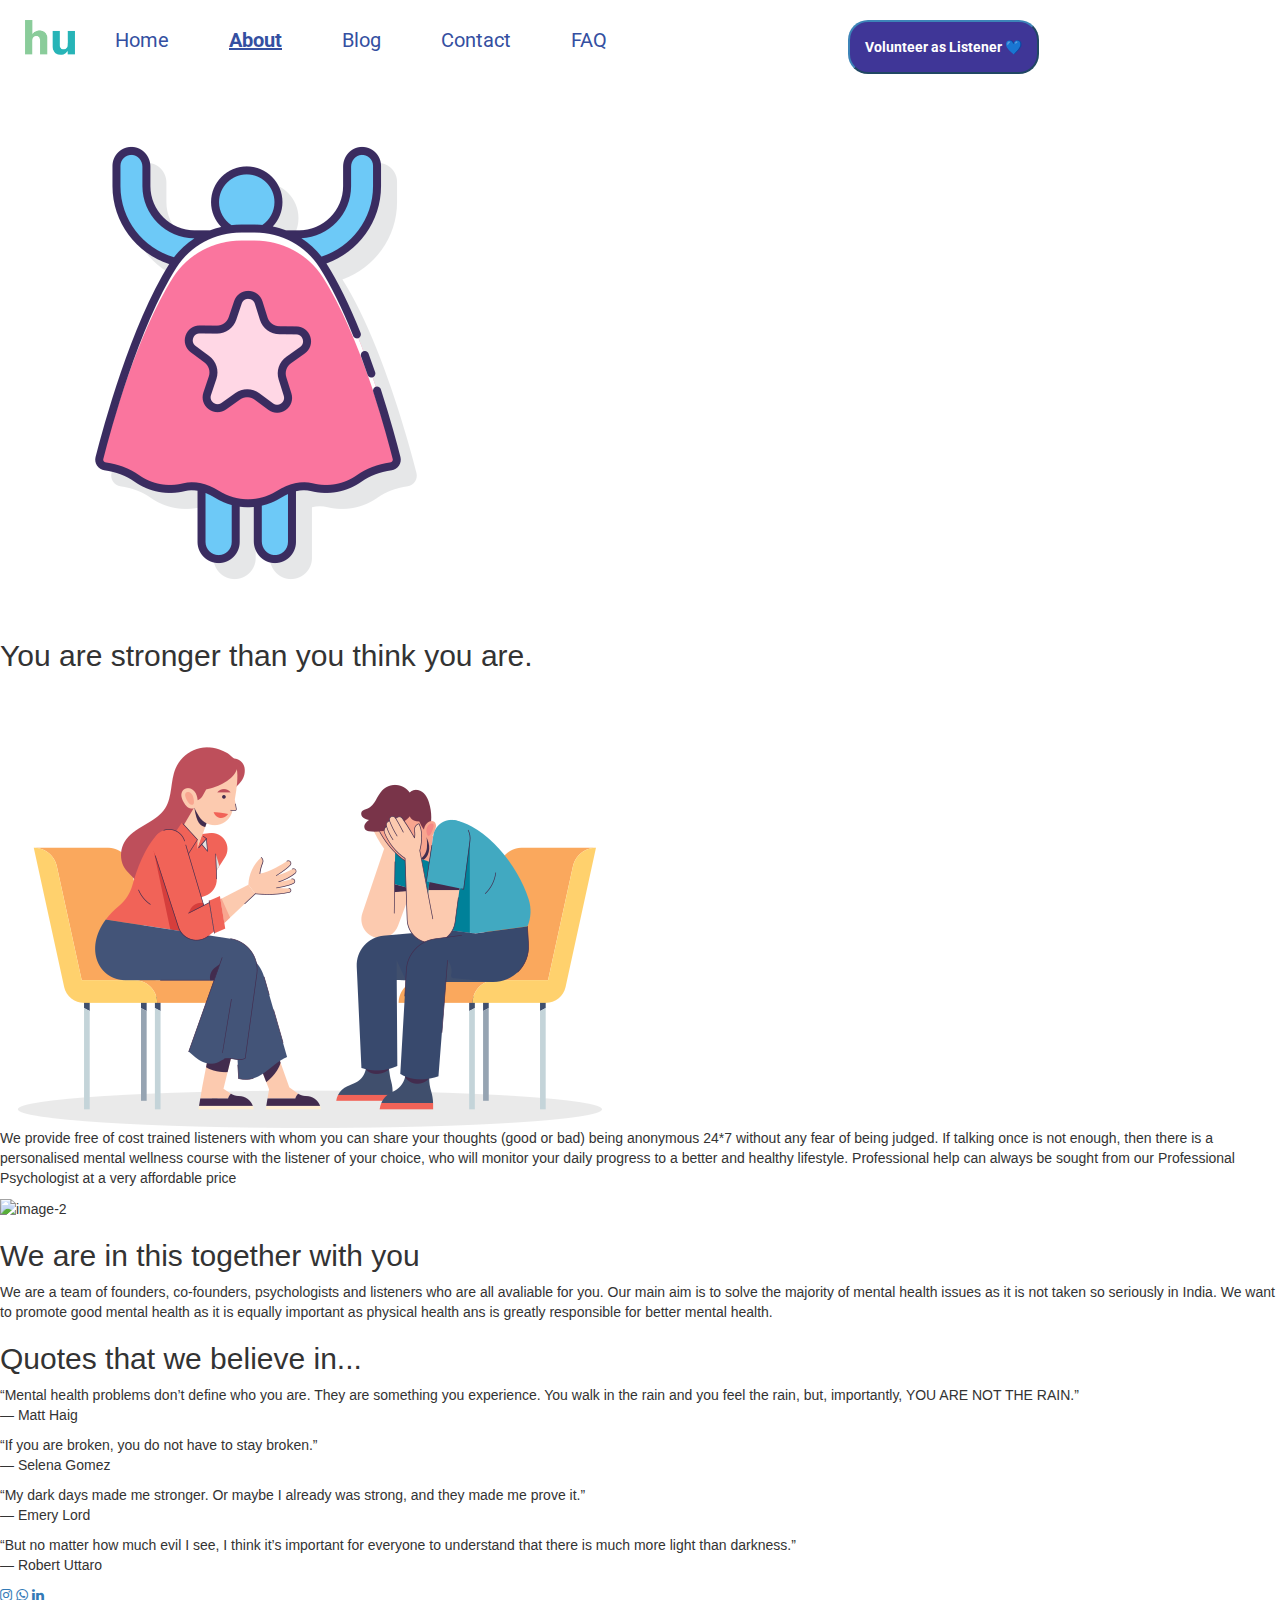
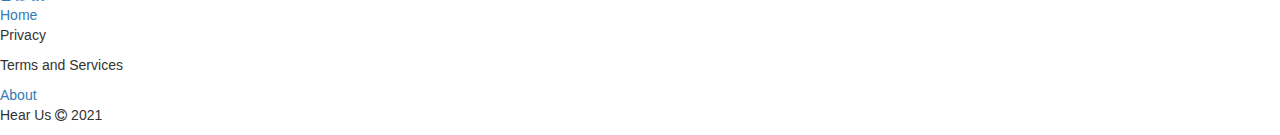
==== about.html @ 94db51a7 "First commit" ====
<!DOCTYPE html>
<html lang="en" dir="ltr">
  <head>
    <meta charset="utf-8">
    <title>About Us</title>
    <link rel="stylesheet" href="https://maxcdn.bootstrapcdn.com/bootstrap/3.4.1/css/bootstrap.min.css">
    <link rel="stylesheet" href="css/styles.css">
    <link rel="stylesheet" href="https://cdnjs.cloudflare.com/ajax/libs/font-awesome/4.7.0/css/font-awesome.min.css">
    <script src="https://ajax.googleapis.com/ajax/libs/jquery/3.5.1/jquery.min.js"></script>
  <script src="https://maxcdn.bootstrapcdn.com/bootstrap/3.4.1/js/bootstrap.min.js"></script>
  <link rel="preconnect" href="https://fonts.gstatic.com">
<link href="https://fonts.googleapis.com/css2?family=Roboto&display=swap" rel="stylesheet">
  </head>
  <body>
    <div class="top-container">
      <nav class="navbar navbar-inverse">
        <div class="container-fluid">
          <div class="navbar-header">
            <button type="button" class="navbar-toggle" data-toggle="collapse" data-target="#myNavbar">
        <span class="icon-bar"></span>
        <span class="icon-bar"></span>
        <span class="icon-bar"></span>
      </button>
            <a href="#" class="navber-brand"><img class="logo" src="images/logo.png" alt="logo"></a>
          </div>
          <div class="collapse navbar-collapse" id="myNavbar">
            <ul class="nav navbar-nav">
              <li><a href="index.html">Home</a></li>
              <li class="active"><a href="about.html">About</a></li>
              <li><a href="blog.html">Blog</a></li>
              <li><a href="contact.html">Contact</a></li>
              <li><a href="faq.html">FAQ</a></li>
              <button type="button" name="button">Volunteer as Listener 💙</button>
            </ul>
          </div>

        </div>
      </nav>
      </div>
      <div class="middle-container">
        <img src="images/cape.png" alt="image-3">
        <h2>You are stronger than you think you are.</h2>
          <img src="images/psy.png" alt="image-1">
          <p>We provide free of cost trained listeners with whom you can share your thoughts (good or bad) being anonymous 24*7 without any fear of being judged.

If talking once is not enough, then there is a personalised mental wellness course with the listener of your choice, who will monitor your daily progress to a better and healthy lifestyle.

Professional help can always be sought from our Professional Psychologist at a very affordable price</p>
<img src="images/team.png" alt="image-2">
<h2>We are in this together with you</h2>
<p>We are a team of founders, co-founders, psychologists and listeners who are all avaliable for you. Our main aim is to solve the majority of mental health issues as it is not taken so seriously in India.
We want to promote good mental health as it is equally important as physical health ans is greatly responsible for better mental health.</p>
      </div>
      <div class="quotes">
        <h2>Quotes that we believe in...</h2>
        <p>
          “Mental health problems don’t define who you are. They are something you experience. You walk in the rain and you feel the rain, but, importantly, YOU ARE NOT THE RAIN.”
            <br>
          — Matt Haig
        </p>
        <p>“If you are broken, you do not have to stay broken.” <br> — Selena Gomez</p>
        <p>“My dark days made me stronger. Or maybe I already was strong, and they made me prove it.” <br> — Emery Lord</p>
        <p>“But no matter how much evil I see, I think it’s important for everyone to understand that there is much more light than darkness.” <br> ― Robert Uttaro</p>
      </div>
      <div class="bottom-container">
        <a href="https://www.instagram.com/hearus.me/"><i class="fa fa-instagram"></i></a>
        <a href="https://api.whatsapp.com/message/N7VDQFACNUKGD1"><i class="fa fa-whatsapp"></i></a>
        <a href="https://www.linkedin.com/company/hearus/?originalSubdomain=in"><i class="fa fa-linkedin"></i></a>
        <br>
        <a href="index.html">Home</a>
        <p>Privacy</p>
        <p>Terms and Services</p>
        <a href="#">About</a>
        <p>Hear Us <i class="fa fa-copyright"></i> 2021</p>
      </div>
  </body>
</html>
---- css/styles.css ----
button{
  background: #3f3697;
  border-radius: 2rem;
  margin-top: 1rem;
  padding: 1.5rem;
  color:#fff;
  font-family: Roboto;
  font-weight: bolder;
  border-color: #3d84b8;
}

button:hover{
  background: #3f3697;
  opacity: 90%;
  border-radius: 2rem;
  margin-top: 1rem;
  padding: 1.5rem;
  color: #3d84b8;
  font-family: Roboto;
  font-weight: bolder;
  border-color: #3d84b8;
}

.logo {
  width: 7rem;
  padding: 1rem;
  margin-top: 1rem;
}

.navbar {
  background: transparent;
  border: none;
}

.navbar-nav {
  margin-top: 1rem;
  padding-left: 5rem;
  float: none;
}
 ul {
   text-align: center;
   float: none;
 }

 .navbar-inverse .navbar-nav>.active>a{
   color: #344fa1;
   background: transparent;
   font-family: Roboto;
   font-size: 2rem;
   padding: 2rem 3rem 2rem 3rem ;
   font-weight: bolder;
   text-decoration: underline;
 }

 .navbar-inverse .navbar-nav>.active>a:hover{
   color: #3d84b8;
   background: transparent;
   font-family: Roboto;
   font-size: 2rem;
   padding: 2rem 3rem 2rem 3rem ;
   font-weight: bolder;
   text-decoration: underline;
 }

 .navbar-inverse .navbar-nav>li>a {
   color: #344fa1;
   background: transparent;
   font-family: Roboto;
   font-size: 2rem;
   padding: 2rem 3rem 2rem 3rem ;
}

.navbar-inverse .navbar-nav>li>a:hover {
  color: #3d84b8;
  background: transparent;
  font-family: Roboto;
  font-size: 2rem;
  padding: 2rem 3rem 2rem 3rem ;
}

#myNavBar{
  border-left: 2rem;
}
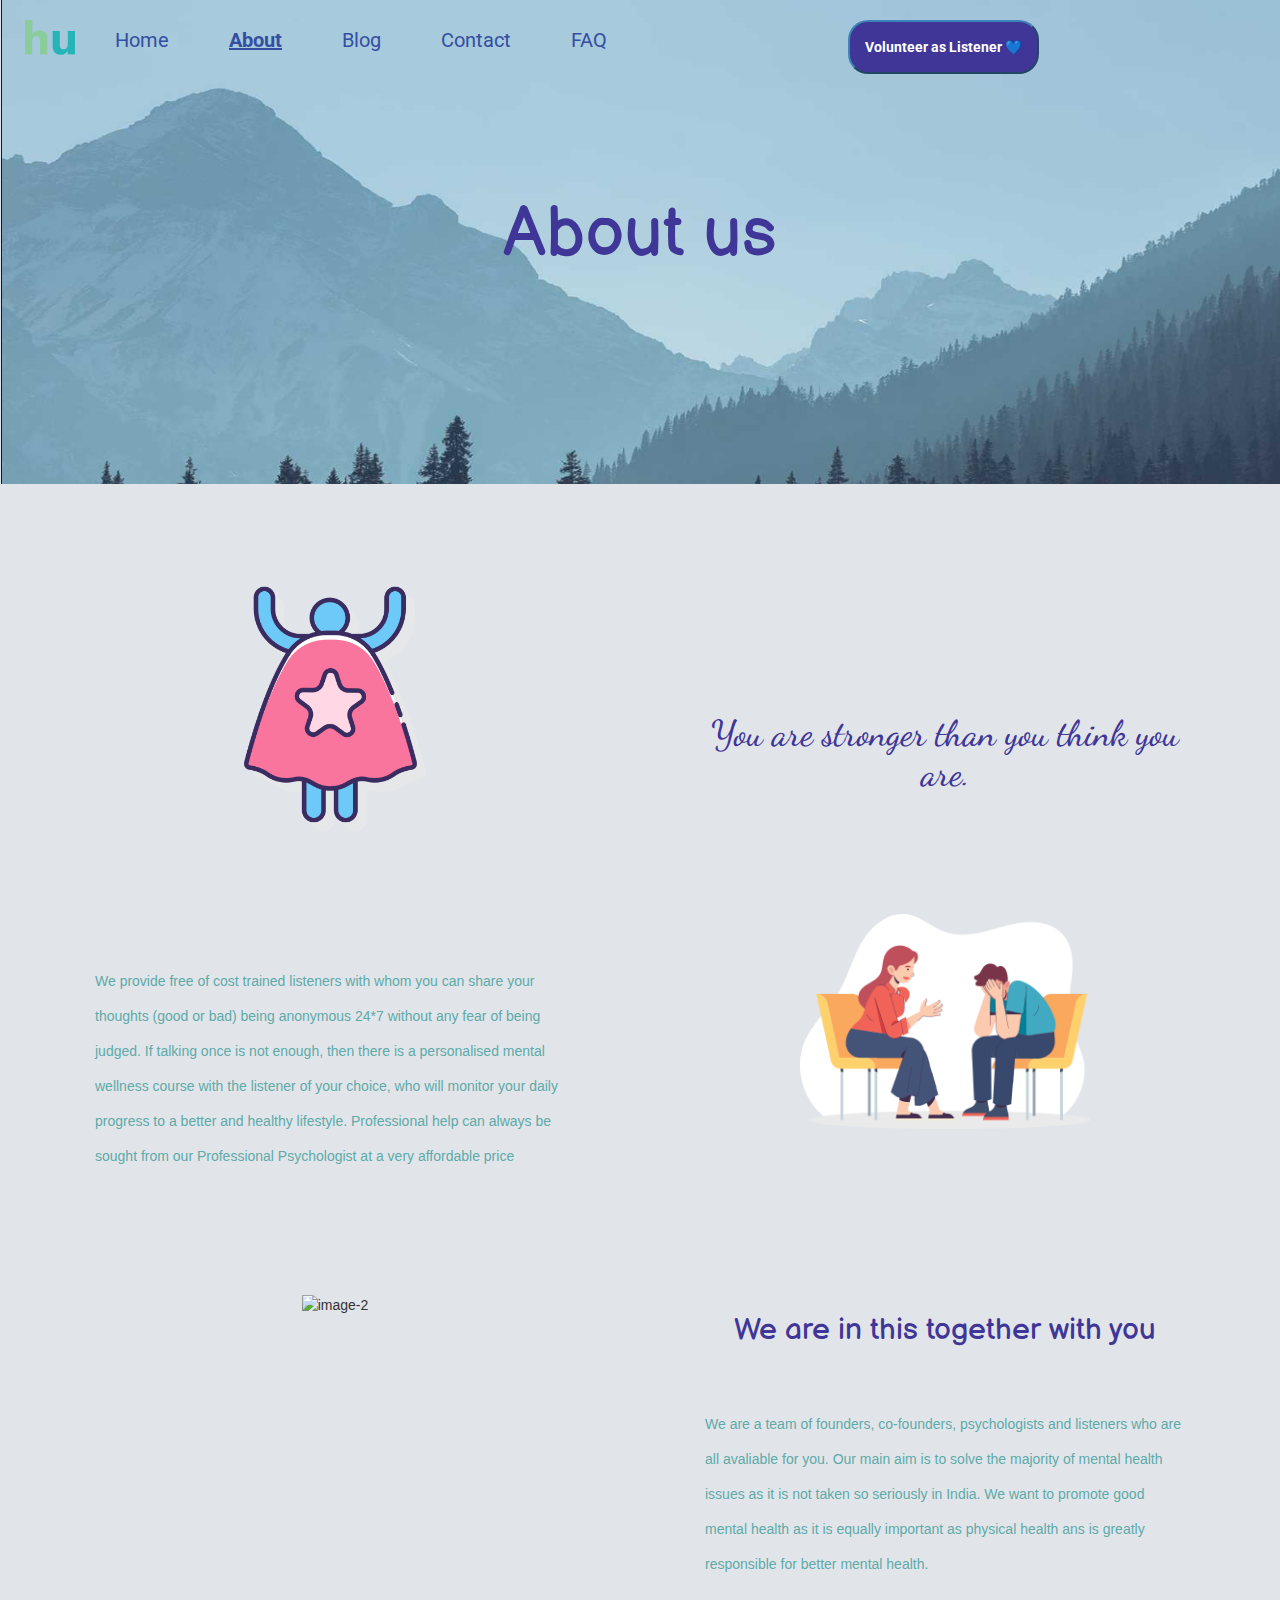
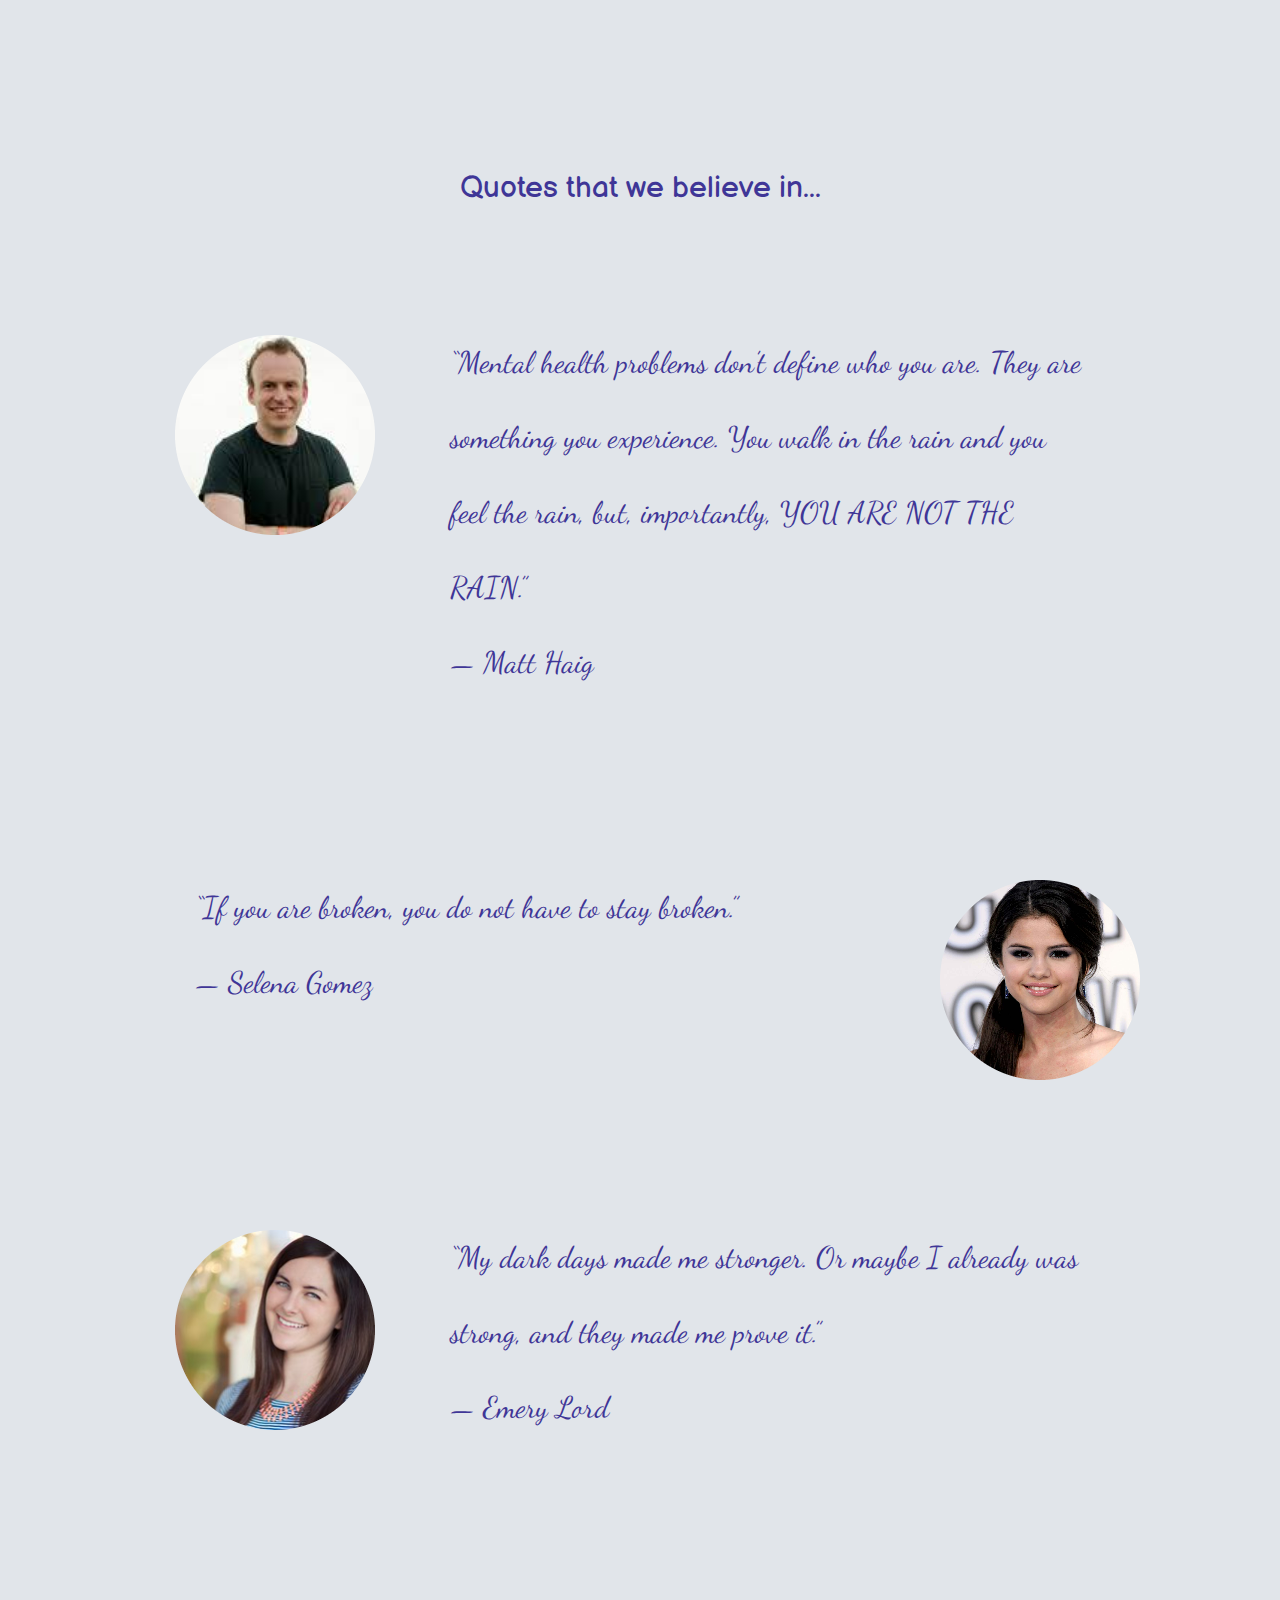
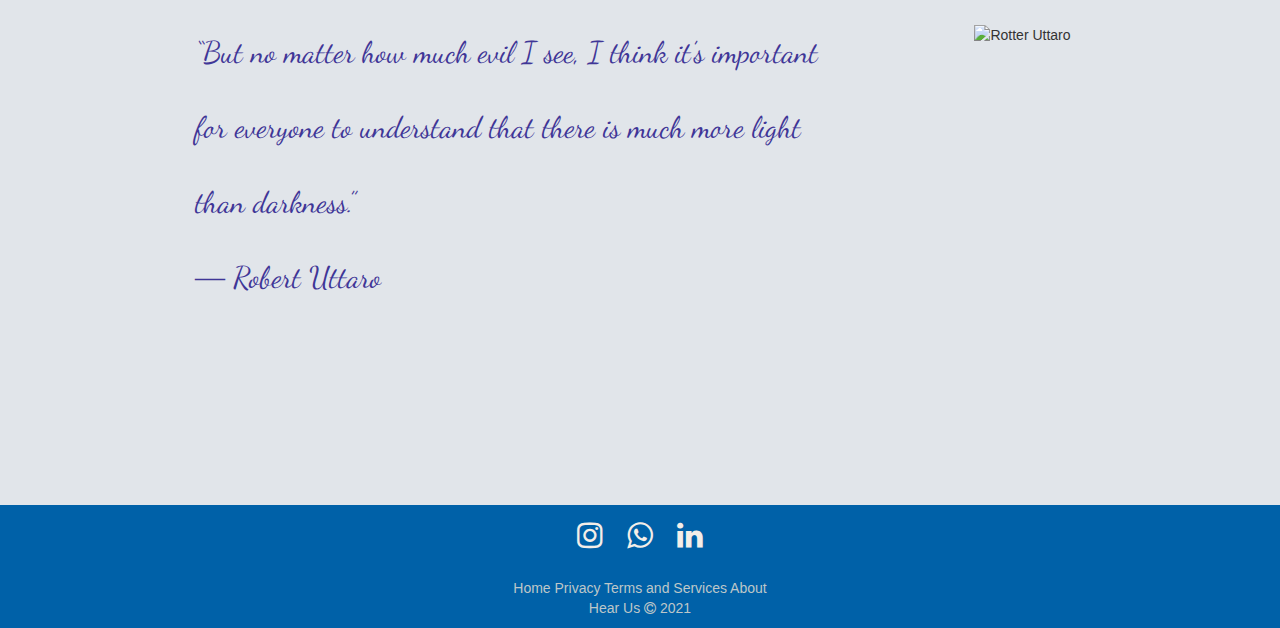
==== commit 384b971e: "Add files via upload" ====
--- a/about.html
+++ b/about.html
@@ -9,10 +9,13 @@
     <script src="https://ajax.googleapis.com/ajax/libs/jquery/3.5.1/jquery.min.js"></script>
   <script src="https://maxcdn.bootstrapcdn.com/bootstrap/3.4.1/js/bootstrap.min.js"></script>
   <link rel="preconnect" href="https://fonts.gstatic.com">
+  <link rel="stylesheet" href="css/about.css">
+  <link href="https://fonts.googleapis.com/css2?family=Balsamiq+Sans:wght@700&family=Dancing+Script:wght@700&family=Roboto&display=swap" rel="stylesheet">
 <link href="https://fonts.googleapis.com/css2?family=Roboto&display=swap" rel="stylesheet">
   </head>
   <body>
     <div class="top-container">
+      <img src="images/bg.png" alt="background" class="bg-image">
       <nav class="navbar navbar-inverse">
         <div class="container-fluid">
           <div class="navbar-header">
@@ -36,42 +39,96 @@
 
         </div>
       </nav>
+      <div class="intro">
+        <h1>About us</h1>
       </div>
-      <div class="middle-container">
-        <img src="images/cape.png" alt="image-3">
-        <h2>You are stronger than you think you are.</h2>
-          <img src="images/psy.png" alt="image-1">
-          <p>We provide free of cost trained listeners with whom you can share your thoughts (good or bad) being anonymous 24*7 without any fear of being judged.
+      </div>
+      <div class="container middle-container">
+        <div class="row">
+          <div class="col-lg-6 col-sm-12">
+            <img src="images/cape.png" class="img" alt="image-3">
+          </div>
+          <div class="col-lg-6 col-lg-12 strong">
+            <h1>You are stronger than you think you are.</h1>
+          </div>
+        </div>
+        <div class="row">
+          <div class="col-lg-6 col-sm-12">
+            <p>We provide free of cost trained listeners with whom you can share your thoughts (good or bad) being anonymous 24*7 without any fear of being judged.
 
-If talking once is not enough, then there is a personalised mental wellness course with the listener of your choice, who will monitor your daily progress to a better and healthy lifestyle.
+  If talking once is not enough, then there is a personalised mental wellness course with the listener of your choice, who will monitor your daily progress to a better and healthy lifestyle.
 
-Professional help can always be sought from our Professional Psychologist at a very affordable price</p>
-<img src="images/team.png" alt="image-2">
-<h2>We are in this together with you</h2>
-<p>We are a team of founders, co-founders, psychologists and listeners who are all avaliable for you. Our main aim is to solve the majority of mental health issues as it is not taken so seriously in India.
-We want to promote good mental health as it is equally important as physical health ans is greatly responsible for better mental health.</p>
-      </div>
-      <div class="quotes">
-        <h2>Quotes that we believe in...</h2>
-        <p>
-          “Mental health problems don’t define who you are. They are something you experience. You walk in the rain and you feel the rain, but, importantly, YOU ARE NOT THE RAIN.”
+  Professional help can always be sought from our Professional Psychologist at a very affordable price</p>
+          </div>
+          <div class="col-lg-6 col-sm-12">
+            <img src="images/psy.png" class="img" alt="image-1">
+          </div>
+        </div>
+        <div class="row">
+          <div class="col-lg-6 col-sm-12">
+            <img src="images/team.png" class="img" alt="image-2">
+          </div>
+          <div class="col-lg-6 col-sm-12">
+            <h2>We are in this together with you</h2>
+            <p>We are a team of founders, co-founders, psychologists and listeners who are all avaliable for you. Our main aim is to solve the majority of mental health issues as it is not taken so seriously in India.
+            We want to promote good mental health as it is equally important as physical health ans is greatly responsible for better mental health.</p>
+          </div>
+        </div>
+        <div class="quotes">
+          <div class="row">
+            <h2>Quotes that we believe in...</h2>
+          </div>
+          <div class="row quote-1">
+            <div class="col-lg-3 col-sm-12">
+              <img src="images/quote-1.jpg" alt="Matt Haig">
+            </div>
+            <div class="col-lg-9 col-sm-12">
+              <p>
+                “Mental health problems don’t define who you are. They are something you experience. You walk in the rain and you feel the rain, but, importantly, YOU ARE NOT THE RAIN.”
+                  <br>
+                — Matt Haig
+              </p>
+            </div>
+          </div>
+          <div class="row quote-2">
+            <div class="col-lg-9 col-sm-12">
+                <p>“If you are broken, you do not have to stay broken.” <br> — Selena Gomez</p>
+            </div>
+            <div class="col-lg-3 col-sm-12">
+              <img src="images/quote-2.jpg" alt="Selena Gomez">
+            </div>
+          </div>
+          <div class="row quote-3">
+            <div class="col-lg-3 col-sm-12">
+              <img src="images/quote-3.jpg" alt="Emery Lord">
+            </div>
+            <div class="col-lg-9 col-sm-12">
+              <p>“My dark days made me stronger. Or maybe I already was strong, and they made me prove it.” <br> — Emery Lord</p>
+            </div>
+          </div>
+          <div class="row quote-4">
+            <div class="col-lg-9 col-sm-12">
+              <p>“But no matter how much evil I see, I think it’s important for everyone to understand that there is much more light than darkness.” <br> ― Robert Uttaro</p>
+            </div>
+            <div class="col-lg-3 col-sm-12">
+              <img src="images./quote-4.jpg" alt="Rotter Uttaro">
+            </div>
+          </div>
+        </div>
+        </div>
+      <div class="container bottom-container">
+        <div class="row">
+          <div class="col-lg-12  social">
+            <a href="https://www.instagram.com/hearus.me/"><i class="fa fa-instagram"></i></a>
+            <a href="https://api.whatsapp.com/message/N7VDQFACNUKGD1"><i class="fa fa-whatsapp"></i></a>
+            <a href="https://www.linkedin.com/company/hearus/?originalSubdomain=in"><i class="fa fa-linkedin"></i></a>
             <br>
-          — Matt Haig
-        </p>
-        <p>“If you are broken, you do not have to stay broken.” <br> — Selena Gomez</p>
-        <p>“My dark days made me stronger. Or maybe I already was strong, and they made me prove it.” <br> — Emery Lord</p>
-        <p>“But no matter how much evil I see, I think it’s important for everyone to understand that there is much more light than darkness.” <br> ― Robert Uttaro</p>
-      </div>
-      <div class="bottom-container">
-        <a href="https://www.instagram.com/hearus.me/"><i class="fa fa-instagram"></i></a>
-        <a href="https://api.whatsapp.com/message/N7VDQFACNUKGD1"><i class="fa fa-whatsapp"></i></a>
-        <a href="https://www.linkedin.com/company/hearus/?originalSubdomain=in"><i class="fa fa-linkedin"></i></a>
-        <br>
-        <a href="index.html">Home</a>
-        <p>Privacy</p>
-        <p>Terms and Services</p>
-        <a href="#">About</a>
-        <p>Hear Us <i class="fa fa-copyright"></i> 2021</p>
+          </div>
+        </div>
+        <div class="copyright">
+          <p>Home Privacy Terms and Services About</p>
+          <p>Hear Us <i class="fa fa-copyright"></i> 2021</p>
+        </div>
       </div>
   </body>
 </html>
--- a/css/about.css
+++ b/css/about.css
@@ -0,0 +1,117 @@
+.bg-image {
+  position: absolute;
+  left: 1px;
+  z-index: -1;
+  height: 70%;
+  width: 100%;
+}
+
+body {
+  background-color: #e1e5ea;
+}
+
+.intro {
+  text-align: center;
+  margin: 10rem auto 25rem auto;
+  font-family: 'Balsamiq Sans';
+}
+
+.intro h1:first-child {
+  font-size: 7rem;
+  color: #3f3697;
+  padding: 1rem;
+}
+
+/*---------------------------Middle Container-----------------------*/
+
+.middle-container {
+  background-color: #e1e5ea ;
+  width: 100%;
+  position: relative;
+  bottom: 5rem;
+  padding-top: 5rem;
+  height: 100%;
+}
+
+.row {
+  padding: 3rem;
+  text-align: center;
+}
+
+.img {
+  width: 50%;
+}
+
+.strong {
+  text-align: center;
+  padding: 5rem;
+}
+
+.strong h1{
+  font-family: 'Dancing Script';
+  margin-top: 10rem;
+  color: #3f3697;
+}
+
+.row p {
+  text-align: left;
+  line-height: 2.5;
+  padding: 5rem;
+  color: #5eaaa8;
+}
+
+h2 {
+  font-family: 'Balsamiq Sans';
+  color: #3f3697;
+}
+
+.quotes{
+  padding: 5rem;
+  margin-left: 5rem;
+  margin-right: 5rem;
+}
+
+.quotes p {
+  font-size: 3rem;
+  font-family: "Dancing Script";
+  color: #3f3697;
+}
+
+.quotes img{
+  padding: 3rem;
+  margin-top: 3rem;
+}
+
+.bottom-container {
+  position: relative;
+  height: 50%;
+  background-color: #0061a8;
+  width: 100%;
+  text-align: center;
+}
+
+.social>a {
+  padding: 1rem;
+  font-size: 3rem;
+  color: #f4eee8;
+}
+
+.social>a:hover {
+  padding: 1rem;
+  font-size: 3rem;
+  color: #51c4d3;
+}
+
+.copyright {
+  padding: 1rem;
+}
+
+.bottom-container .row {
+  padding: 1rem;
+}
+
+.bottom-container p{
+  text-align: center;
+  margin: auto;
+  color: #bdc7c9;
+}
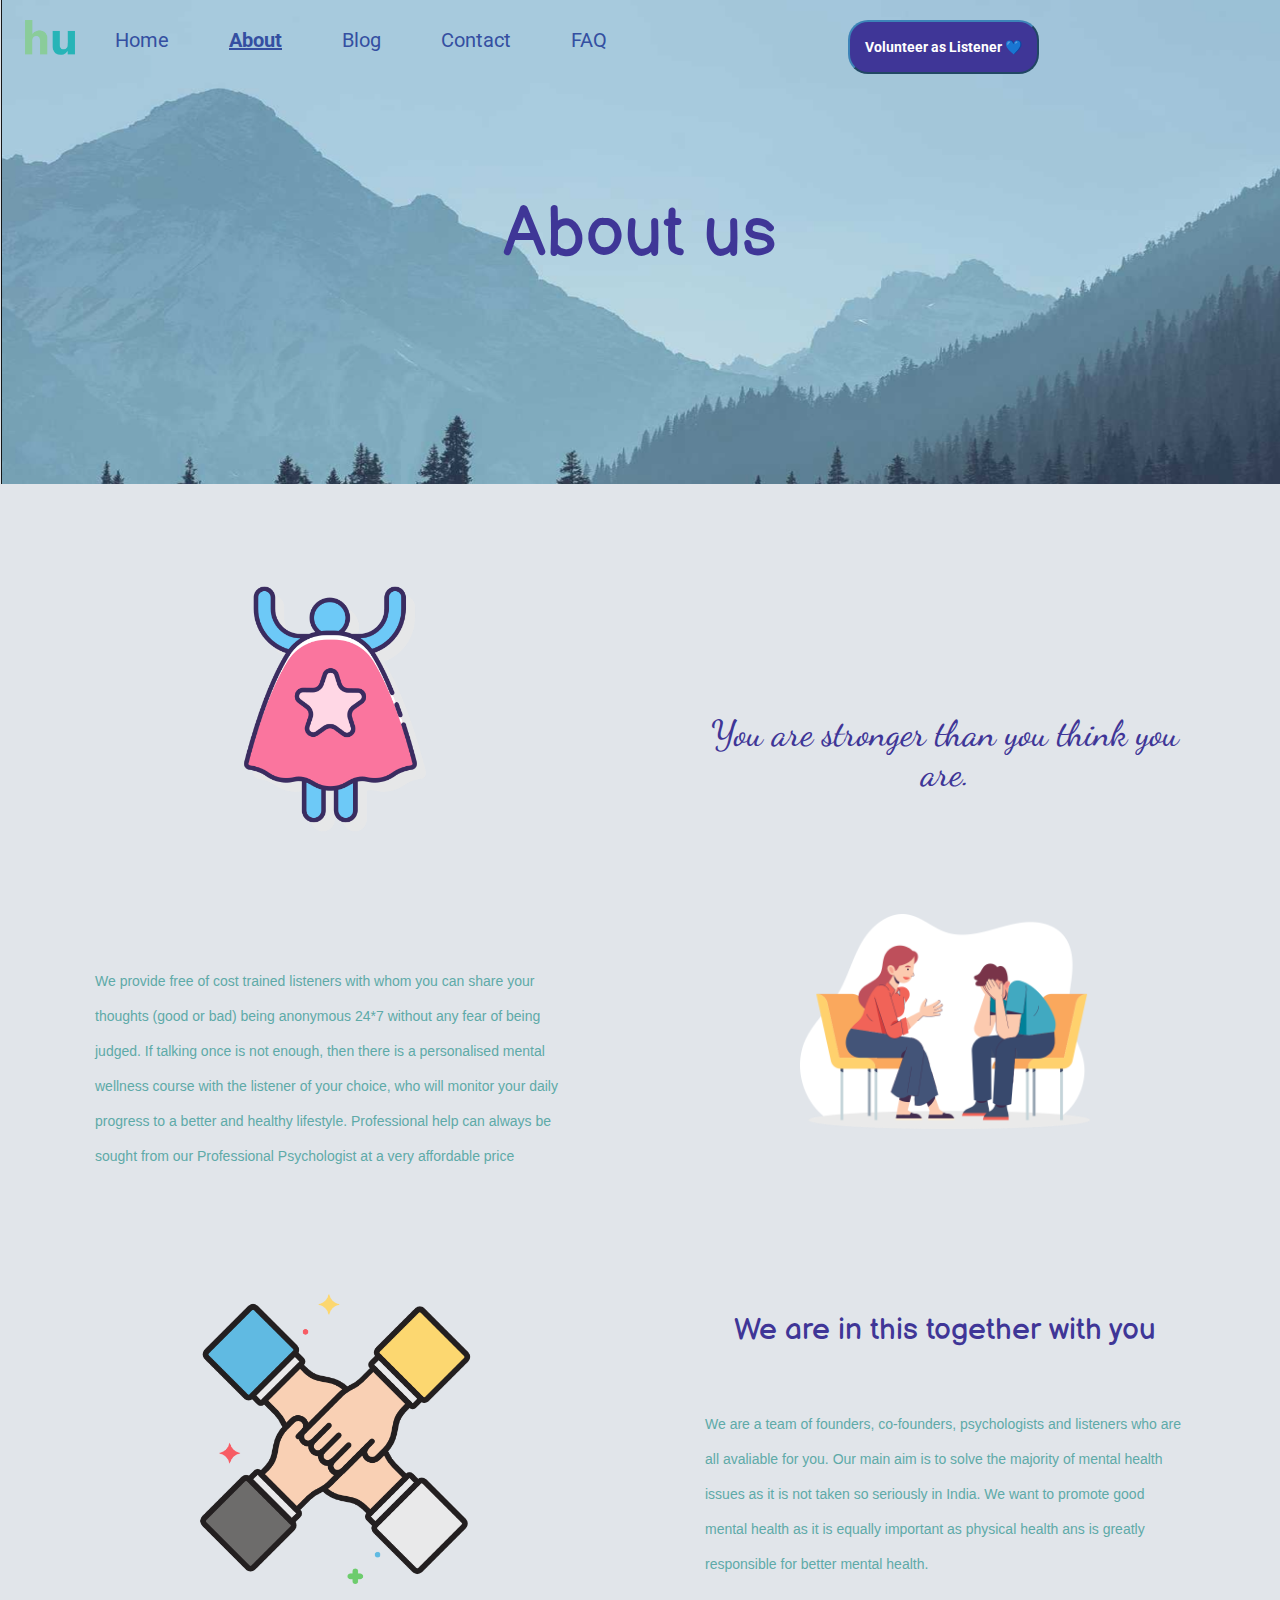
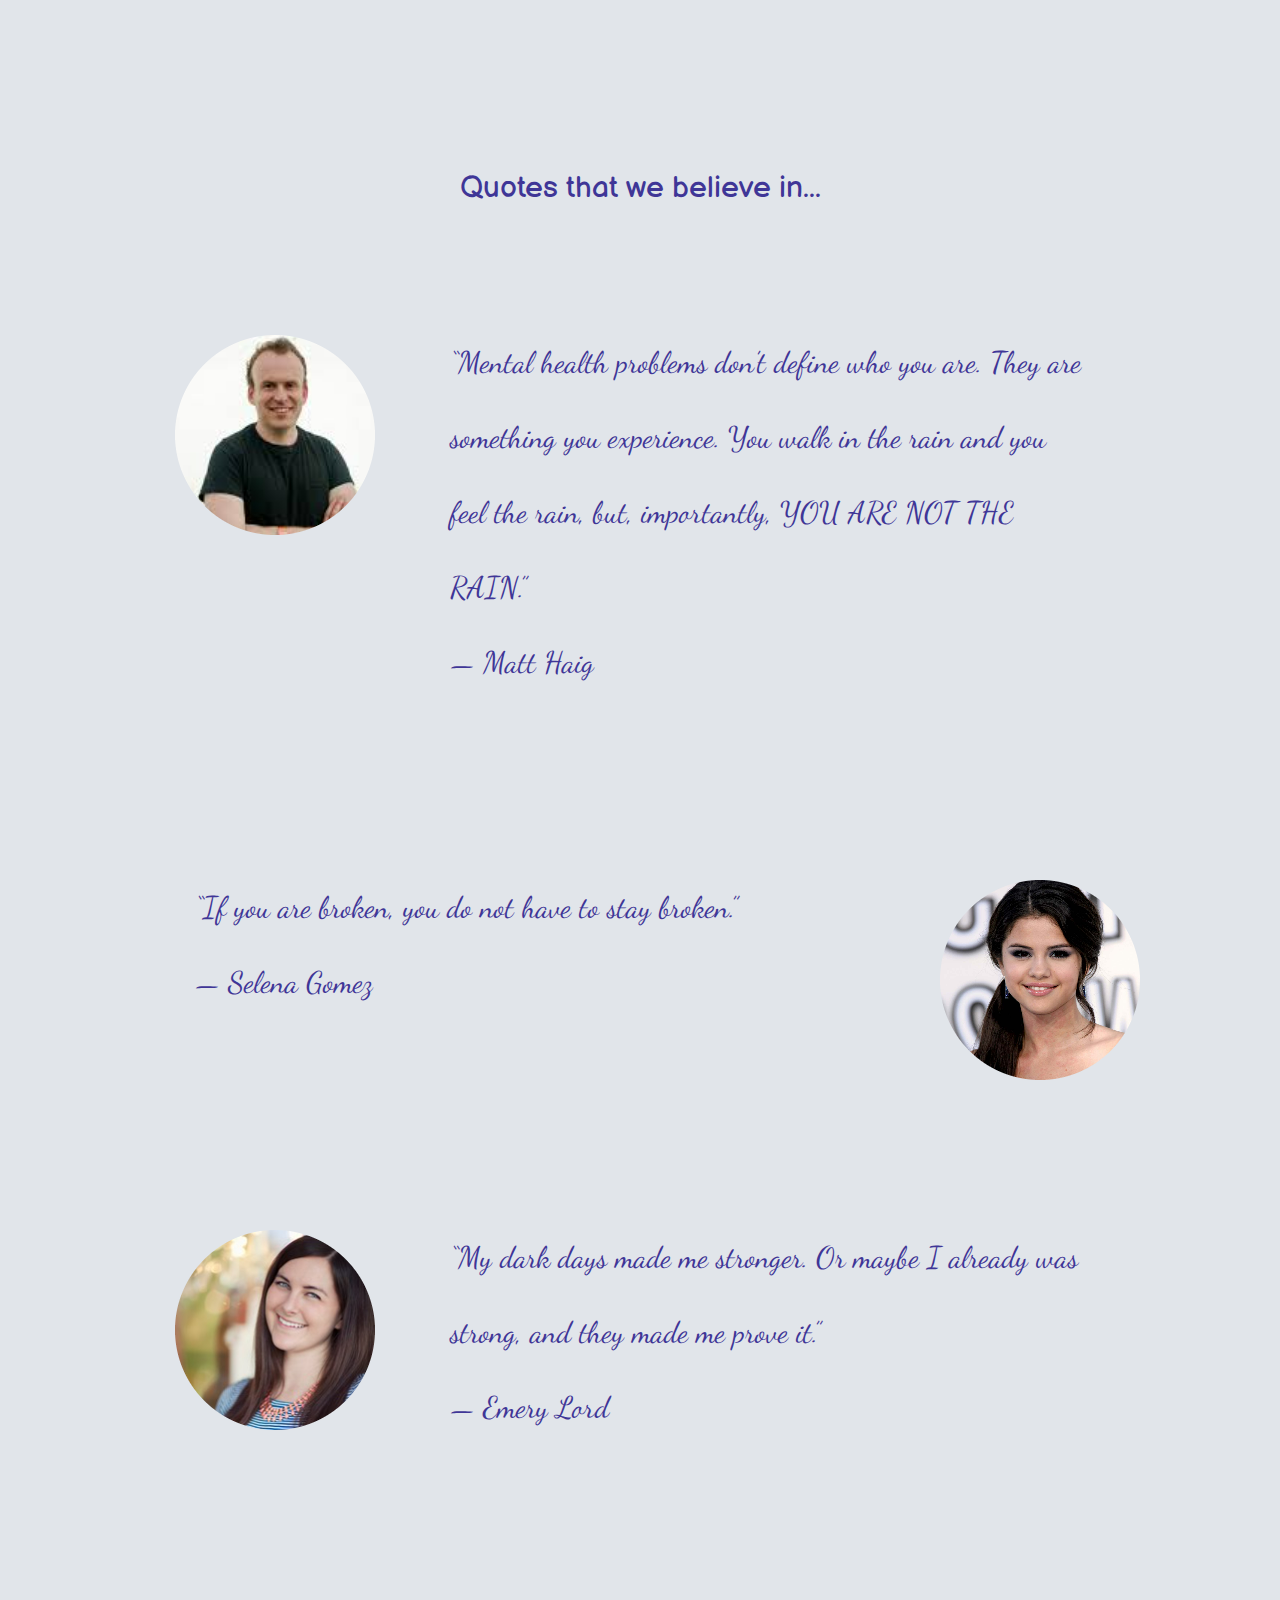
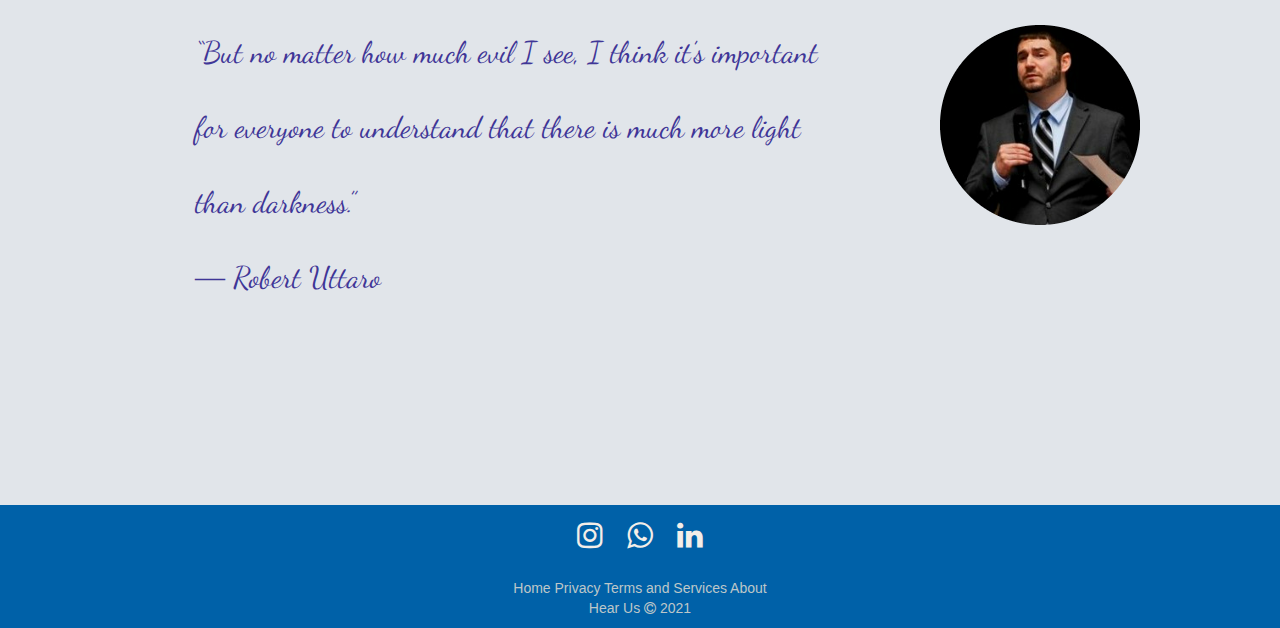
==== commit dad31771: "Add files via upload" ====
--- a/about.html
+++ b/about.html
@@ -39,6 +39,7 @@
 
         </div>
       </nav>
+    </div>
       <div class="intro">
         <h1>About us</h1>
       </div>
@@ -111,7 +112,7 @@
               <p>“But no matter how much evil I see, I think it’s important for everyone to understand that there is much more light than darkness.” <br> ― Robert Uttaro</p>
             </div>
             <div class="col-lg-3 col-sm-12">
-              <img src="images./quote-4.jpg" alt="Rotter Uttaro">
+              <img src="images/quote-4.jpg" alt="Robert Uttaro">
             </div>
           </div>
         </div>
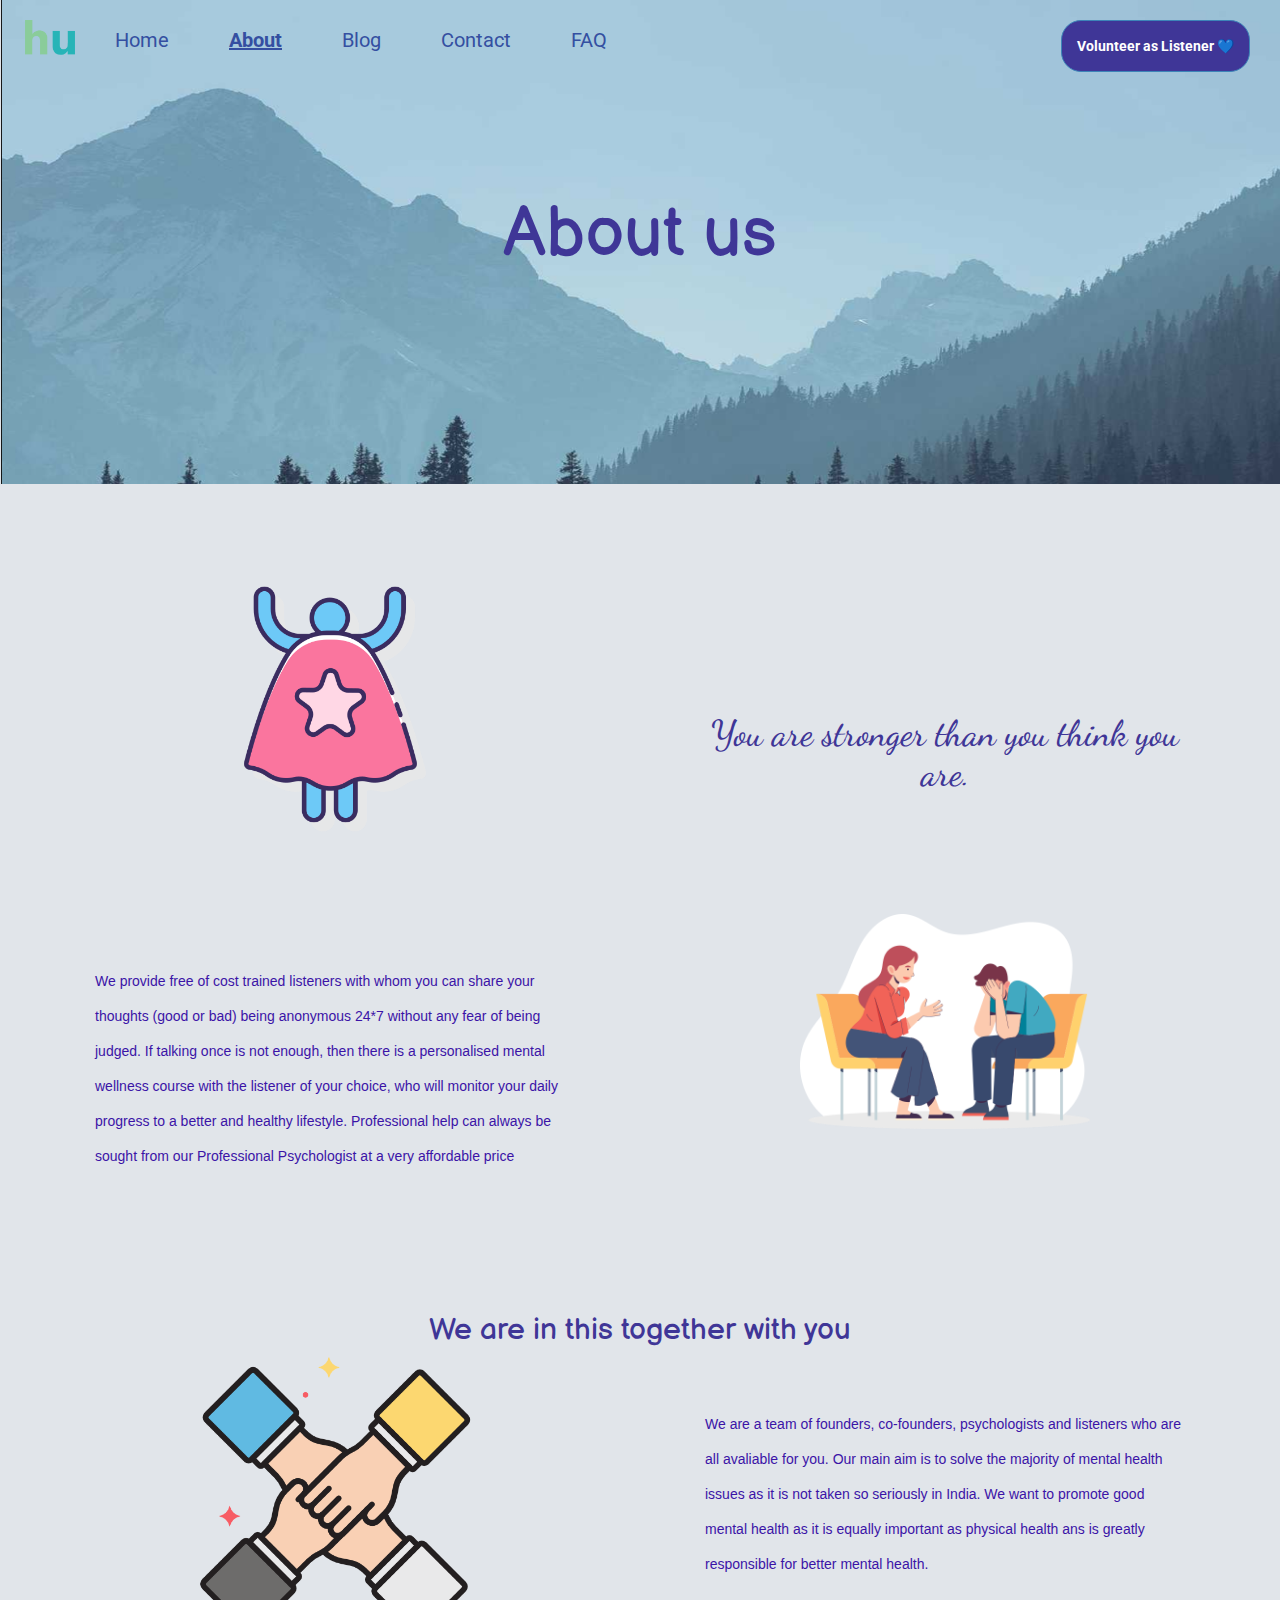
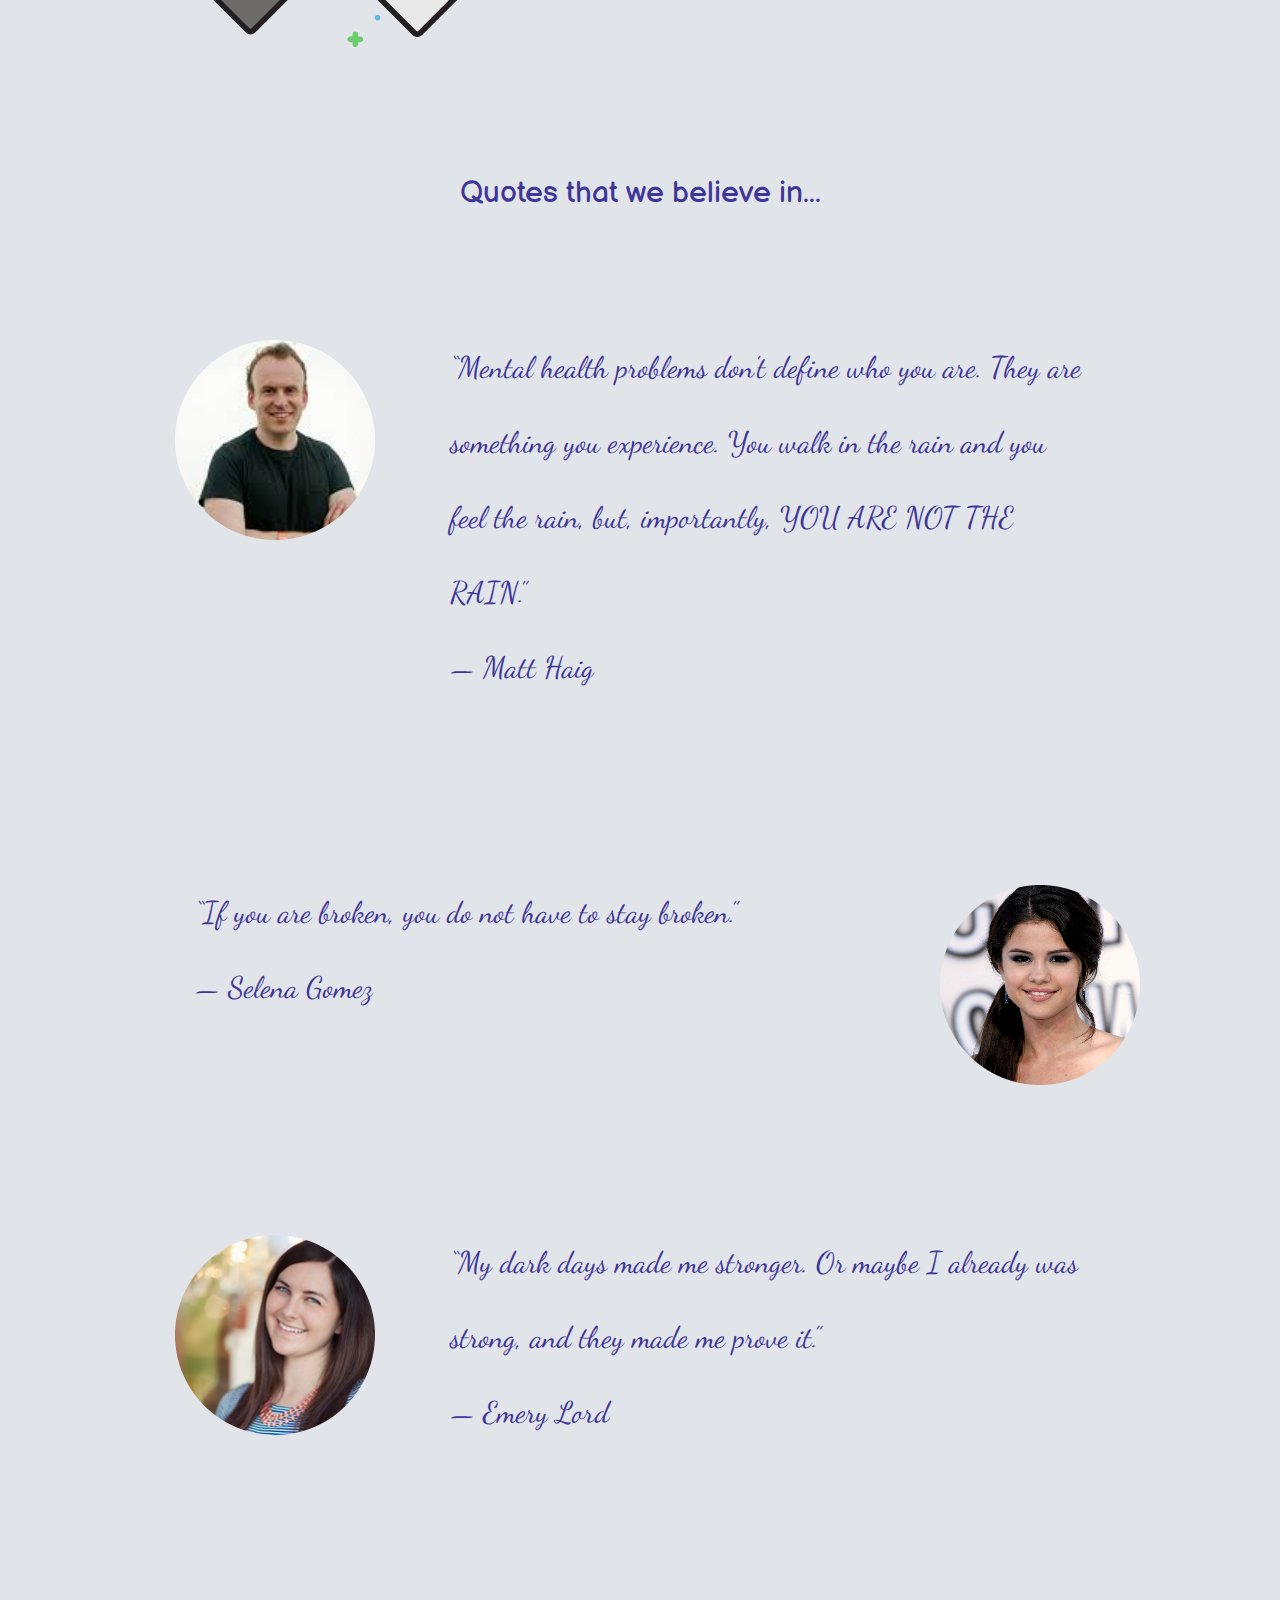
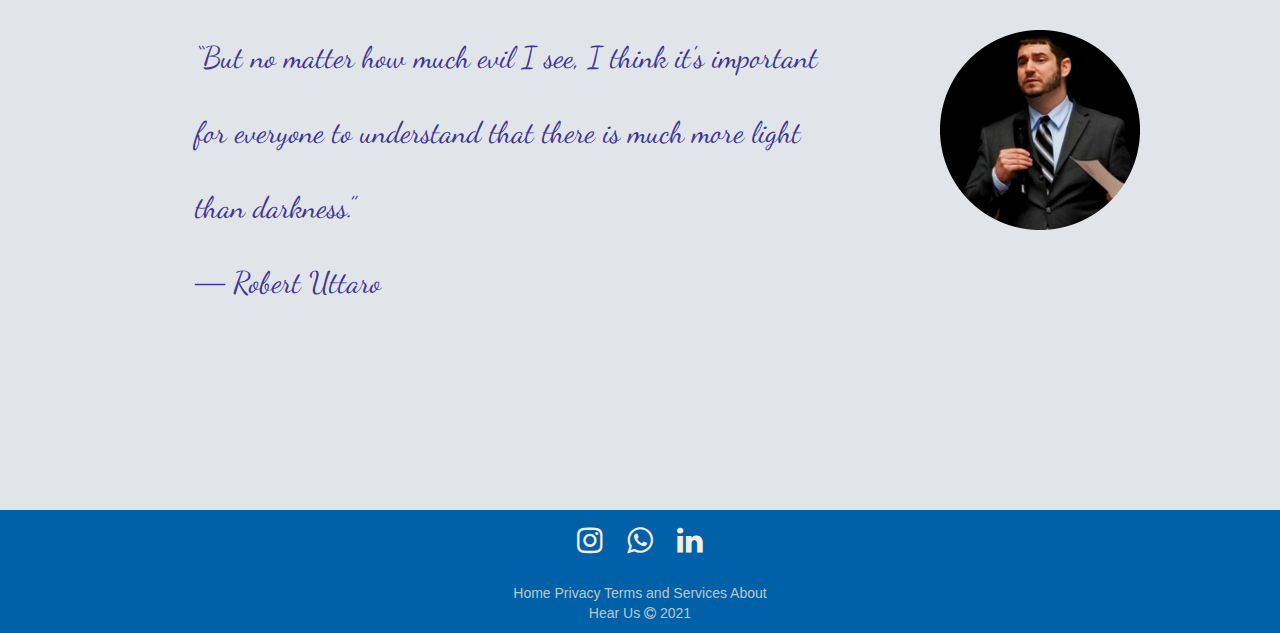
==== commit 5db7a114: "Final Commit" ====
--- a/about.html
+++ b/about.html
@@ -3,6 +3,8 @@
   <head>
     <meta charset="utf-8">
     <title>About Us</title>
+        
+    <link rel="shortcut icon" href="images/logo.ico">
     <link rel="stylesheet" href="https://maxcdn.bootstrapcdn.com/bootstrap/3.4.1/css/bootstrap.min.css">
     <link rel="stylesheet" href="css/styles.css">
     <link rel="stylesheet" href="https://cdnjs.cloudflare.com/ajax/libs/font-awesome/4.7.0/css/font-awesome.min.css">
@@ -33,7 +35,15 @@
               <li><a href="blog.html">Blog</a></li>
               <li><a href="contact.html">Contact</a></li>
               <li><a href="faq.html">FAQ</a></li>
-              <button type="button" name="button">Volunteer as Listener 💙</button>
+              <button data-toggle="modal" class="btn btn-primary" style="  background: #3f3697;
+                border-radius: 2rem;
+                margin-top: 1rem;
+                padding: 1.5rem;
+                color:#fff;
+                font-family: Roboto;
+                font-weight: bolder;
+                border-color: #3d84b8;
+                float:right;" data-target="#myModal-2" type="button" name="button">Volunteer as Listener 💙</button>
             </ul>
           </div>
 
@@ -54,6 +64,9 @@
           </div>
         </div>
         <div class="row">
+          <div class="col-lg-6 col-sm-12" style="float:right;">
+            <img src="images/psy.png" class="img" alt="image-1">
+          </div>
           <div class="col-lg-6 col-sm-12">
             <p>We provide free of cost trained listeners with whom you can share your thoughts (good or bad) being anonymous 24*7 without any fear of being judged.
 
@@ -61,16 +74,18 @@
 
   Professional help can always be sought from our Professional Psychologist at a very affordable price</p>
           </div>
-          <div class="col-lg-6 col-sm-12">
-            <img src="images/psy.png" class="img" alt="image-1">
-          </div>
-        </div>
-        <div class="row">
-          <div class="col-lg-6 col-sm-12">
+
+        </div>
+        <div class="row">
+          <div class="col-lg-12">
+            <h2>We are in this together with you</h2>
+          </div>
+          <div class="col-lg-6 col-sm-12">
+
             <img src="images/team.png" class="img" alt="image-2">
           </div>
           <div class="col-lg-6 col-sm-12">
-            <h2>We are in this together with you</h2>
+
             <p>We are a team of founders, co-founders, psychologists and listeners who are all avaliable for you. Our main aim is to solve the majority of mental health issues as it is not taken so seriously in India.
             We want to promote good mental health as it is equally important as physical health ans is greatly responsible for better mental health.</p>
           </div>
@@ -92,12 +107,13 @@
             </div>
           </div>
           <div class="row quote-2">
+            <div class="col-lg-3 col-sm-12" style="float: right;">
+              <img src="images/quote-2.jpg" alt="Selena Gomez">
+            </div>
             <div class="col-lg-9 col-sm-12">
                 <p>“If you are broken, you do not have to stay broken.” <br> — Selena Gomez</p>
             </div>
-            <div class="col-lg-3 col-sm-12">
-              <img src="images/quote-2.jpg" alt="Selena Gomez">
-            </div>
+
           </div>
           <div class="row quote-3">
             <div class="col-lg-3 col-sm-12">
@@ -108,12 +124,13 @@
             </div>
           </div>
           <div class="row quote-4">
+            <div class="col-lg-3 col-sm-12" style="float: right;">
+              <img src="images/quote4.jpg" alt="Robert Uttaro">
+            </div>
             <div class="col-lg-9 col-sm-12">
               <p>“But no matter how much evil I see, I think it’s important for everyone to understand that there is much more light than darkness.” <br> ― Robert Uttaro</p>
             </div>
-            <div class="col-lg-3 col-sm-12">
-              <img src="images/quote-4.jpg" alt="Robert Uttaro">
-            </div>
+
           </div>
         </div>
         </div>
@@ -131,5 +148,63 @@
           <p>Hear Us <i class="fa fa-copyright"></i> 2021</p>
         </div>
       </div>
+      <button onclick="topFunction()" id="myBtn" title="Go to top"><i class="fa fa-chevron-up"></i></button>
+      <script type="text/javascript">
+      mybutton = document.getElementById("myBtn");
+
+  // When the user scrolls down 20px from the top of the document, show the button
+  window.onscroll = function() {scrollFunction()};
+
+  function scrollFunction() {
+  if (document.body.scrollTop > 20 || document.documentElement.scrollTop > 20) {
+    mybutton.style.display = "block";
+  } else {
+    mybutton.style.display = "none";
+  }
+  }
+
+  // When the user clicks on the button, scroll to the top of the document
+  function topFunction() {
+  document.body.scrollTop = 0; // For Safari
+  document.documentElement.scrollTop = 0; // For Chrome, Firefox, IE and Opera
+  }
+      </script>
+
+      <div class="modal fade" id="myModal-2" tabindex="-1" role="dialog" aria-labelledby="exampleModalCenterTitle">
+        <div class="modal-dialog modal-dialog-centered" role="document">
+            <div class="modal-content">
+              <div class="modal-header">
+                <img src="images/logo.png" alt="logo" class="logo">
+              </div>
+              <div class="modal-body">
+                <div class="container">
+                  <label style="padding: 1rem; border-bottom:1rem; color:#0061a8; font-size:2rem;" for="email">Email Id:</label>
+                  <br>
+                  <input style="padding: 1rem; border-radius:1rem; width: 30%;" type= "email" id="email" placeholder="Enter your email">
+                  <br>
+                  <label style="padding: 1rem; border-bottom:1rem; border-top:1.5rem; color:#0061a8; font-size:2rem;" for="name">Name :</label>
+                  <br>
+                  <input style="padding: 1rem; border-radius:1rem; width: 30%;" type="name" id="name" placeholder="Enter your name">
+                  <br>
+                  <label style="padding: 1rem; border-bottom:1rem; border-top:1.5rem; color:#0061a8; font-size:2rem;" for="number">Phone Number :</label>
+                  <br>
+                  <input style="padding: 1rem; border-radius:1rem; width: 30%;" type="phone" id="number" placeholder="Enter your phone number">
+                  <br>
+                  <label style="padding: 1rem; border-bottom:1rem; border-top:1.5rem; color:#0061a8; font-size:2rem;" for="date">Age :</label>
+                  <br>
+                  <input style="padding: 1rem; border-radius:1rem; width: 30%;" type="number" id="date" placeholder="Enter your age">
+                  <br>
+                  <label style="padding: 1rem; border-bottom:1rem; border-top:1.5rem; color:#0061a8; font-size:2rem;" for="des">What interests you :</label>
+                  <br>
+                  <textarea rows="8" cols="80" placeholder="Write a brief description..."  style="padding: 1rem; border-radius:1rem; width: 30%;" id="des" ></textarea>
+                </div>
+              </div>
+              <div class="modal-footer">
+                <button  style="margin: 2rem; border-radius: 1rem; width:7rem; height: 5rem;" type="button" class="btn-secondary" data-dismiss="modal">Close</button>
+                <button style="margin: 2rem; border-radius: 1rem; width:15rem; height: 5rem;"  type="button" class="btn-primary" data-toggle="popover" title="Appointment Booked" data-content="Your Appointment is booked. We will get in touch with you shortly.">Submit</button>
+              </div>
+            </div>
+        </div>
+      </div>
   </body>
 </html>
--- a/css/styles.css
+++ b/css/styles.css
@@ -1,3 +1,7 @@
+p {
+  color: #3b14a7;
+}
+
 button{
   background: #3f3697;
   border-radius: 2rem;
@@ -7,9 +11,10 @@
   font-family: Roboto;
   font-weight: bolder;
   border-color: #3d84b8;
+  float:right;
 }
 
-button:hover{
+.btn:hover{
   background: #3f3697;
   opacity: 90%;
   border-radius: 2rem;
@@ -19,6 +24,10 @@
   font-family: Roboto;
   font-weight: bolder;
   border-color: #3d84b8;
+}
+
+.top-container   {
+  z-index: 99
 }
 
 .logo {
@@ -81,3 +90,23 @@
 #myNavBar{
   border-left: 2rem;
 }
+
+#myBtn {
+  display: none; /* Hidden by default */
+  position: fixed; /* Fixed/sticky position */
+  bottom: 20px; /* Place the button at the bottom of the page */
+  right: 30px; /* Place the button 30px from the right */
+  z-index: 99; /* Make sure it does not overlap */
+  border: none; /* Remove borders */
+  outline: none; /* Remove outline */
+  background-color: #344fa1; /* Set a background color */
+  color: white; /* Text color */
+  cursor: pointer; /* Add a mouse pointer on hover */
+  padding: 15px; /* Some padding */
+  border-radius: 10px; /* Rounded corners */
+  font-size: 18px; /* Increase font size */
+}
+
+#myBtn:hover {
+  background-color: #3d84b8; /* Add a dark-grey background on hover */
+}
--- a/css/about.css
+++ b/css/about.css
@@ -57,7 +57,7 @@
   text-align: left;
   line-height: 2.5;
   padding: 5rem;
-  color: #5eaaa8;
+  color: #3b14a7;
 }
 
 h2 {
